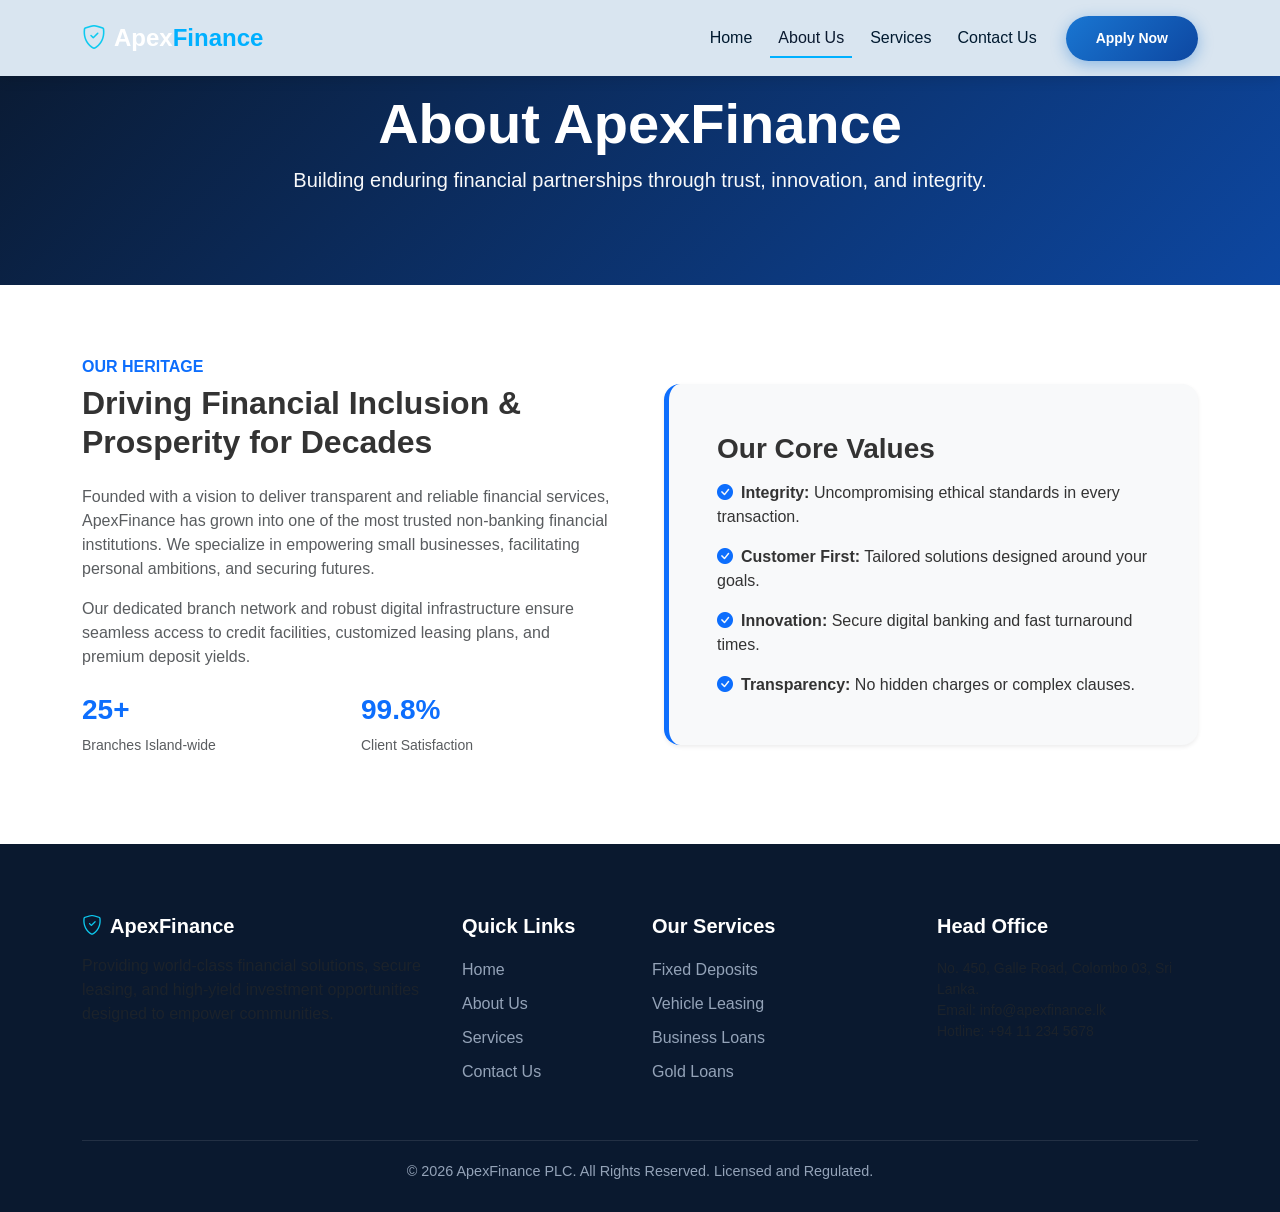
==== about.html @ 58322c52 "created main pages" ====
<!DOCTYPE html>
<html lang="en">
<head>
    <meta charset="UTF-8">
    <meta name="viewport" content="width=device-width, initial-scale=1.0">
    <title>About Us | ApexFinance</title>
    <!-- Bootstrap 5 CSS CDN -->
    <link href="https://cdn.jsdelivr.net/npm/bootstrap@5.3.2/dist/css/bootstrap.min.css" rel="stylesheet">
    <!-- Bootstrap Icons CDN -->
    <link rel="stylesheet" href="https://cdn.jsdelivr.net/npm/bootstrap-icons@1.11.1/font/bootstrap-icons.css">
    <!-- Custom External CSS -->
    <link rel="stylesheet" href="assets/css/style.css">
</head>
<body>

    <!-- Navbar -->
    <nav class="navbar navbar-expand-lg navbar-dark fixed-top">
        <div class="container">
            <a class="navbar-brand" href="index.html"><i class="bi bi-shield-check text-info me-2"></i>Apex<span>Finance</span></a>
            <button class="navbar-toggler" type="button" data-bs-toggle="collapse" data-bs-target="#navbarNav">
                <span class="navbar-toggler-icon"></span>
            </button>
            <div class="collapse navbar-collapse justify-content-end" id="navbarNav">
                <ul class="navbar-nav align-items-center">
                    <li class="nav-item"><a class="nav-link" href="index.html">Home</a></li>
                    <li class="nav-item"><a class="nav-link active" href="about.html">About Us</a></li>
                    <li class="nav-item"><a class="nav-link" href="services.html">Services</a></li>
                    <li class="nav-item"><a class="nav-link" href="contact.html">Contact Us</a></li>
                    <li class="nav-item ms-lg-3 mt-2 mt-lg-0">
                        <a href="contact.html" class="btn btn-primary-custom btn-sm">Apply Now</a>
                    </li>
                </ul>
            </div>
        </div>
    </nav>

    <!-- Page Header -->
    <header class="page-header">
        <div class="container">
            <h1 class="fw-bold display-4">About ApexFinance</h1>
            <p class="lead text-light mb-0">Building enduring financial partnerships through trust, innovation, and integrity.</p>
        </div>
    </header>

    <!-- Company Story Section -->
    <section class="py-5">
        <div class="container py-4">
            <div class="row align-items-center g-5">
                <div class="col-lg-6">
                    <h6 class="text-primary text-uppercase fw-bold">Our Heritage</h6>
                    <h2 class="fw-bold mb-4">Driving Financial Inclusion & Prosperity for Decades</h2>
                    <p class="text-muted">Founded with a vision to deliver transparent and reliable financial services, ApexFinance has grown into one of the most trusted non-banking financial institutions. We specialize in empowering small businesses, facilitating personal ambitions, and securing futures.</p>
                    <p class="text-muted">Our dedicated branch network and robust digital infrastructure ensure seamless access to credit facilities, customized leasing plans, and premium deposit yields.</p>
                    <div class="row mt-4">
                        <div class="col-6">
                            <h3 class="text-primary fw-bold">25+</h3>
                            <p class="text-muted small">Branches Island-wide</p>
                        </div>
                        <div class="col-6">
                            <h3 class="text-primary fw-bold">99.8%</h3>
                            <p class="text-muted small">Client Satisfaction</p>
                        </div>
                    </div>
                </div>
                <div class="col-lg-6">
                    <div class="p-5 bg-light rounded-4 border-start border-5 border-primary shadow-sm">
                        <h3 class="fw-bold mb-3">Our Core Values</h3>
                        <ul class="list-unstyled mb-0">
                            <li class="mb-3"><i class="bi bi-check-circle-fill text-primary me-2"></i><strong>Integrity:</strong> Uncompromising ethical standards in every transaction.</li>
                            <li class="mb-3"><i class="bi bi-check-circle-fill text-primary me-2"></i><strong>Customer First:</strong> Tailored solutions designed around your goals.</li>
                            <li class="mb-3"><i class="bi bi-check-circle-fill text-primary me-2"></i><strong>Innovation:</strong> Secure digital banking and fast turnaround times.</li>
                            <li><i class="bi bi-check-circle-fill text-primary me-2"></i><strong>Transparency:</strong> No hidden charges or complex clauses.</li>
                        </ul>
                    </div>
                </div>
            </div>
        </div>
    </section>

    <!-- Footer -->
    <footer>
        <div class="container">
            <div class="row g-4">
                <div class="col-lg-4">
                    <h5 class="mb-3"><i class="bi bi-shield-check text-info me-2"></i>ApexFinance</h5>
                    <p class="text-muted">Providing world-class financial solutions, secure leasing, and high-yield investment opportunities designed to empower communities.</p>
                </div>
                <div class="col-lg-2 col-6">
                    <h5>Quick Links</h5>
                    <ul class="footer-links">
                        <li><a href="index.html">Home</a></li>
                        <li><a href="about.html">About Us</a></li>
                        <li><a href="services.html">Services</a></li>
                        <li><a href="contact.html">Contact Us</a></li>
                    </ul>
                </div>
                <div class="col-lg-3 col-6">
                    <h5>Our Services</h5>
                    <ul class="footer-links">
                        <li><a href="services.html">Fixed Deposits</a></li>
                        <li><a href="services.html">Vehicle Leasing</a></li>
                        <li><a href="services.html">Business Loans</a></li>
                        <li><a href="services.html">Gold Loans</a></li>
                    </ul>
                </div>
                <div class="col-lg-3">
                    <h5>Head Office</h5>
                    <p class="text-muted small">No. 450, Galle Road, Colombo 03, Sri Lanka.<br>Email: info@apexfinance.lk<br>Hotline: +94 11 234 5678</p>
                </div>
            </div>
            <div class="footer-bottom">
                <p class="mb-0">&copy; 2026 ApexFinance PLC. All Rights Reserved. Licensed and Regulated.</p>
            </div>
        </div>
    </footer>

    <!-- Bootstrap JS Bundle CDN -->
    <script src="https://cdn.jsdelivr.net/npm/bootstrap@5.3.2/dist/js/bootstrap.bundle.min.js"></script>
    <!-- Custom JS -->
    <script src="assets/js/main.js"></script>
</body>
</html>
---- assets/css/style.css ----
/* ==========================================================================
   Financial Web - Global & Modern Corporate Blue Theme
   ========================================================================== */

:root {
    --primary-blue: #0d47a1;
    --secondary-blue: #1976d2;
    --accent-blue: #00b0ff;
    --dark-navy: #0a192f;
    --light-bg: #f4f8fb;
    --text-color: #333333;
    --transition-smooth: all 0.3s ease-in-out;
}

body {
    font-family: 'Segoe UI', Tahoma, Geneva, Verdana, sans-serif;
    color: var(--text-color);
    background-color: #ffffff;
    overflow-x: hidden;
    
}

/* ==========================================================================
   Navigation Bar
   ========================================================================== */
.navbar {
    /* background-color: var(--dark-navy) !important; */
     background-color: #d9e5f0;
    box-shadow: 0 4px 12px rgba(0, 0, 0, 0.1);
    transition: var(--transition-smooth);
}

.navbar-brand {
    font-weight: 700;
    font-size: 1.5rem;
    color: #ffffff !important;
}

.navbar-brand span {
    color: var(--accent-blue);
}

.nav-link {
    color: #011a30 !important;
    font-weight: 500;
    margin: 0 5px;
    position: relative;
    transition: var(--transition-smooth);
}

.nav-link:hover, .nav-link.active {
    color: var(--dark-navy) !important;
}

.nav-link::after {
    content: '';
    position: absolute;
    width: 0;
    height: 2px;
    bottom: 0;
    left: 0;
    background-color: var(--accent-blue);
    transition: var(--transition-smooth);
}

.nav-link:hover::after, .nav-link.active::after {
    width: 100%;
}

/* ==========================================================================
   Hero Section with Gradient Overlay
   ========================================================================== */
.hero-section {
    background: linear-gradient(135deg, rgba(10, 25, 47, 0.9), rgba(13, 71, 161, 0.85)), 
                url('../images/hero-bg.jpg') center/cover no-repeat;
    color: #ffffff;
    padding: 140px 0 100px 0;
    position: relative;
}

.hero-title {
    font-size: 3.2rem;
    font-weight: 800;
    line-height: 1.2;
}

.hero-subtitle {
    font-size: 1.15rem;
    color: #cbd5e1;
    margin-bottom: 30px;
}

/* ==========================================================================
   Buttons
   ========================================================================== */
.btn-primary-custom {
    background: linear-gradient(135deg, var(--secondary-blue), var(--primary-blue));
    border: none;
    color: #ffffff;
    padding: 12px 30px;
    font-weight: 600;
    border-radius: 50px;
    box-shadow: 0 4px 15px rgba(25, 118, 210, 0.4);
    transition: var(--transition-smooth);
}

.btn-primary-custom:hover {
    transform: translateY(-2px);
    box-shadow: 0 6px 20px rgba(25, 118, 210, 0.6);
    background: linear-gradient(135deg, var(--primary-blue), var(--secondary-blue));
    color: #ffffff;
}

.btn-outline-custom {
    border: 2px solid var(--accent-blue);
    color: var(--accent-blue);
    padding: 10px 28px;
    font-weight: 600;
    border-radius: 50px;
    background: transparent;
    transition: var(--transition-smooth);
}

.btn-outline-custom:hover {
    background-color: var(--accent-blue);
    color: var(--dark-navy);
    transform: translateY(-2px);
}

/* ==========================================================================
   Cards & Feature Boxes
   ========================================================================== */
.feature-card, .service-card {
    background: #ffffff;
    border-radius: 12px;
    padding: 40px 30px;
    box-shadow: 0 10px 30px rgba(0, 0, 0, 0.05);
    transition: var(--transition-smooth);
    border-top: 4px solid var(--secondary-blue);
    height: 100%;
}

.feature-card:hover, .service-card:hover {
    transform: translateY(-8px);
    box-shadow: 0 15px 35px rgba(13, 71, 161, 0.12);
    border-top-color: var(--accent-blue);
}

.feature-icon {
    font-size: 2.5rem;
    color: var(--secondary-blue);
    margin-bottom: 20px;
}

/* ==========================================================================
   Calculator Section
   ========================================================================== */
.calculator-box {
    background: var(--light-bg);
    border-radius: 16px;
    padding: 40px;
    box-shadow: 0 10px 30px rgba(0,0,0,0.05);
}

/* ==========================================================================
   Page Headers (Inner Pages)
   ========================================================================== */
.page-header {
    background: linear-gradient(135deg, var(--dark-navy), var(--primary-blue));
    color: #ffffff;
    padding: 90px 0;
    text-align: center;
}

/* ==========================================================================
   Footer
   ========================================================================== */
footer {
    background-color: var(--dark-navy);
    color: #94a3b8;
    padding: 70px 0 30px 0;
}

footer h5 {
    color: #ffffff;
    font-weight: 600;
    margin-bottom: 20px;
}

footer ul.footer-links {
    list-style: none;
    padding: 0;
}

footer ul.footer-links li {
    margin-bottom: 10px;
}

footer ul.footer-links li a {
    color: #94a3b8;
    text-decoration: none;
    transition: var(--transition-smooth);
}

footer ul.footer-links li a:hover {
    color: var(--accent-blue);
    padding-left: 5px;
}

.footer-bottom {
    border-top: 1px solid rgba(255, 255, 255, 0.1);
    margin-top: 40px;
    padding-top: 20px;
    text-align: center;
    font-size: 0.9rem;
}
.footer-text {
    color: #ffffff;
}
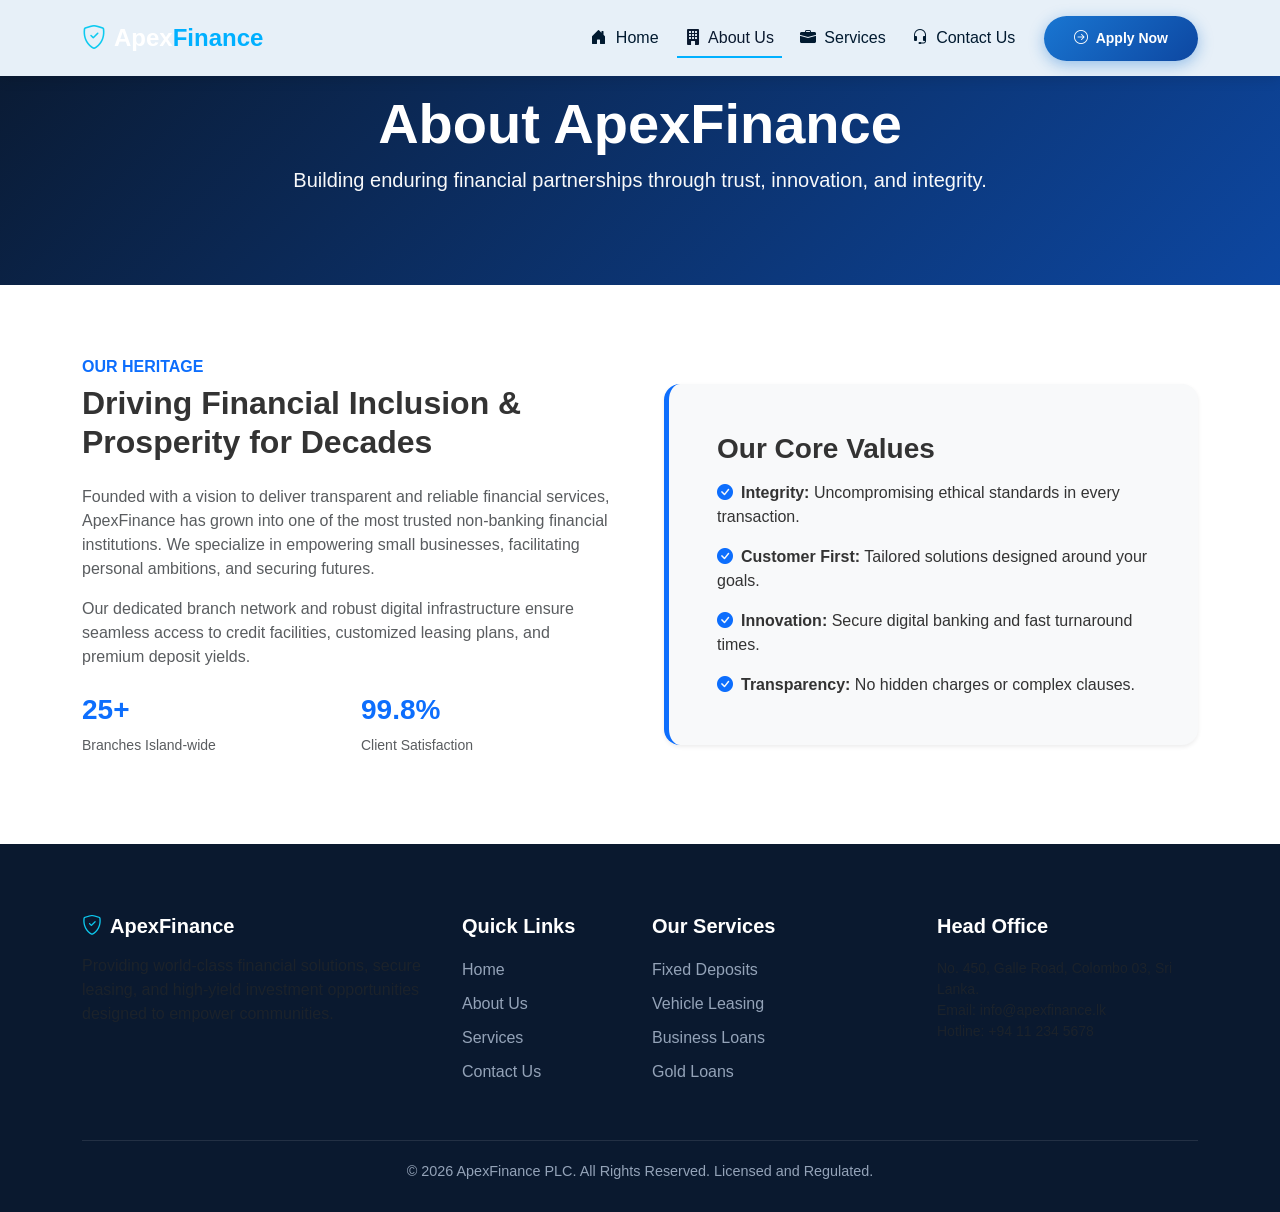
==== commit 10aff622: "update contact us with css" ====
--- a/about.html
+++ b/about.html
@@ -14,7 +14,7 @@
 <body>
 
     <!-- Navbar -->
-    <nav class="navbar navbar-expand-lg navbar-dark fixed-top">
+       <nav class="navbar navbar-expand-lg navbar-dark fixed-top">
         <div class="container">
             <a class="navbar-brand" href="index.html"><i class="bi bi-shield-check text-info me-2"></i>Apex<span>Finance</span></a>
             <button class="navbar-toggler" type="button" data-bs-toggle="collapse" data-bs-target="#navbarNav">
@@ -22,13 +22,36 @@
             </button>
             <div class="collapse navbar-collapse justify-content-end" id="navbarNav">
                 <ul class="navbar-nav align-items-center">
-                    <li class="nav-item"><a class="nav-link" href="index.html">Home</a></li>
-                    <li class="nav-item"><a class="nav-link active" href="about.html">About Us</a></li>
-                    <li class="nav-item"><a class="nav-link" href="services.html">Services</a></li>
-                    <li class="nav-item"><a class="nav-link" href="contact.html">Contact Us</a></li>
-                    <li class="nav-item ms-lg-3 mt-2 mt-lg-0">
+          <ul class="navbar-nav align-items-center">
+    <li class="nav-item">
+        <a class="nav-link " href="index.html">
+            <i class="bi bi-house-door-fill me-1"></i> Home
+        </a>
+    </li>
+    <li class="nav-item">
+        <a class="nav-link active" href="about.html">
+            <i class="bi bi-building-fill me-1"></i> About Us
+        </a>
+    </li>
+    <li class="nav-item">
+        <a class="nav-link" href="services.html">
+            <i class="bi bi-briefcase-fill me-1"></i> Services
+        </a>
+    </li>
+    <li class="nav-item">
+        <a class="nav-link" href="contact.html">
+            <i class="bi bi-headset me-1"></i> Contact Us
+        </a>
+    </li>
+    <li class="nav-item ms-lg-3 mt-2 mt-lg-0">
+        <a href="contact.html" class="btn btn-primary-custom btn-sm">
+            <i class="bi bi-arrow-right-circle me-1"></i> Apply Now
+        </a>
+    </li>
+</ul>
+                    <!-- <li class="nav-item ms-lg-3 mt-2 mt-lg-0">
                         <a href="contact.html" class="btn btn-primary-custom btn-sm">Apply Now</a>
-                    </li>
+                    </li> -->
                 </ul>
             </div>
         </div>
--- a/assets/css/style.css
+++ b/assets/css/style.css
@@ -25,7 +25,7 @@
    ========================================================================== */
 .navbar {
     /* background-color: var(--dark-navy) !important; */
-     background-color: #d9e5f0;
+     background-color: #e7f0f8;
     box-shadow: 0 4px 12px rgba(0, 0, 0, 0.1);
     transition: var(--transition-smooth);
 }
@@ -67,6 +67,18 @@
     width: 100%;
 }
 
+.navbar-toggler-icon {
+    background-image: none;
+    position: relative;
+}
+
+.navbar-toggler-icon::before {
+    content: "☰";
+    font-size: 28px;
+    color: #010b2b; 
+}
+
+
 /* ==========================================================================
    Hero Section with Gradient Overlay
    ========================================================================== */
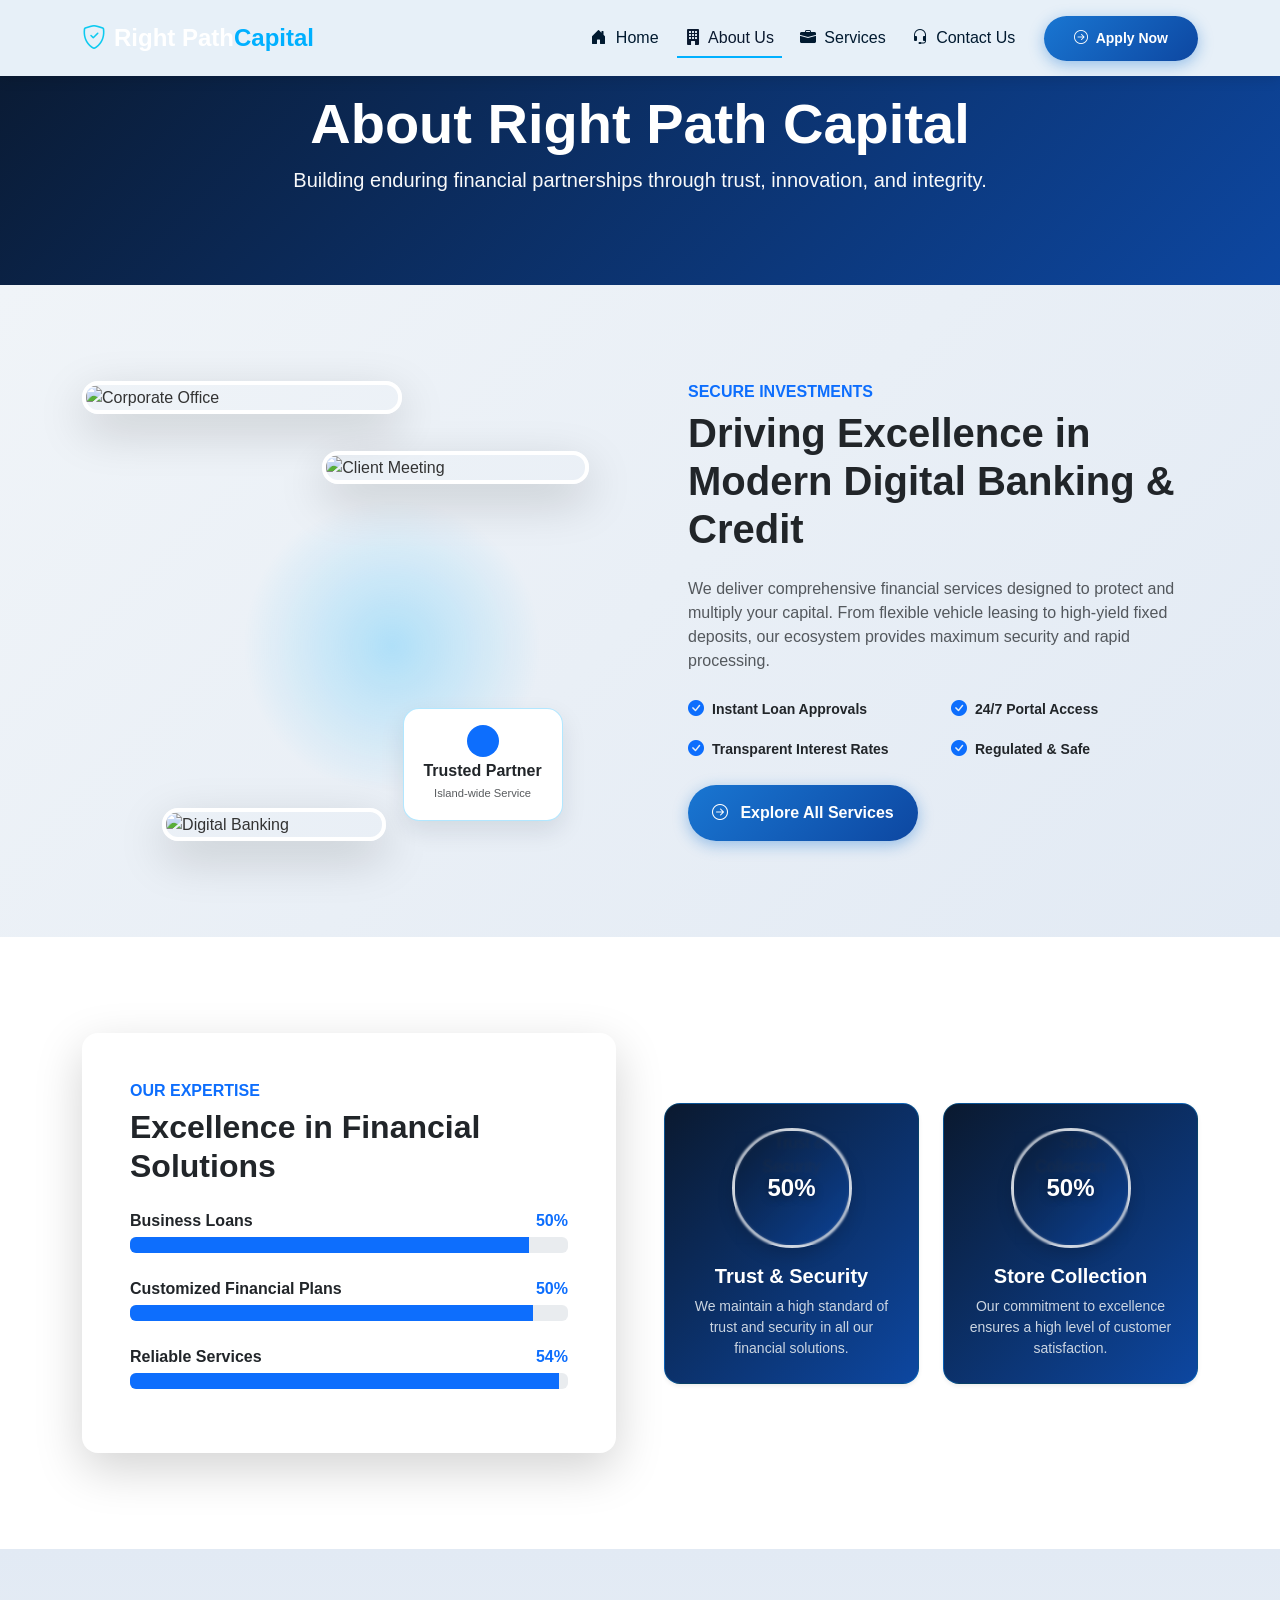
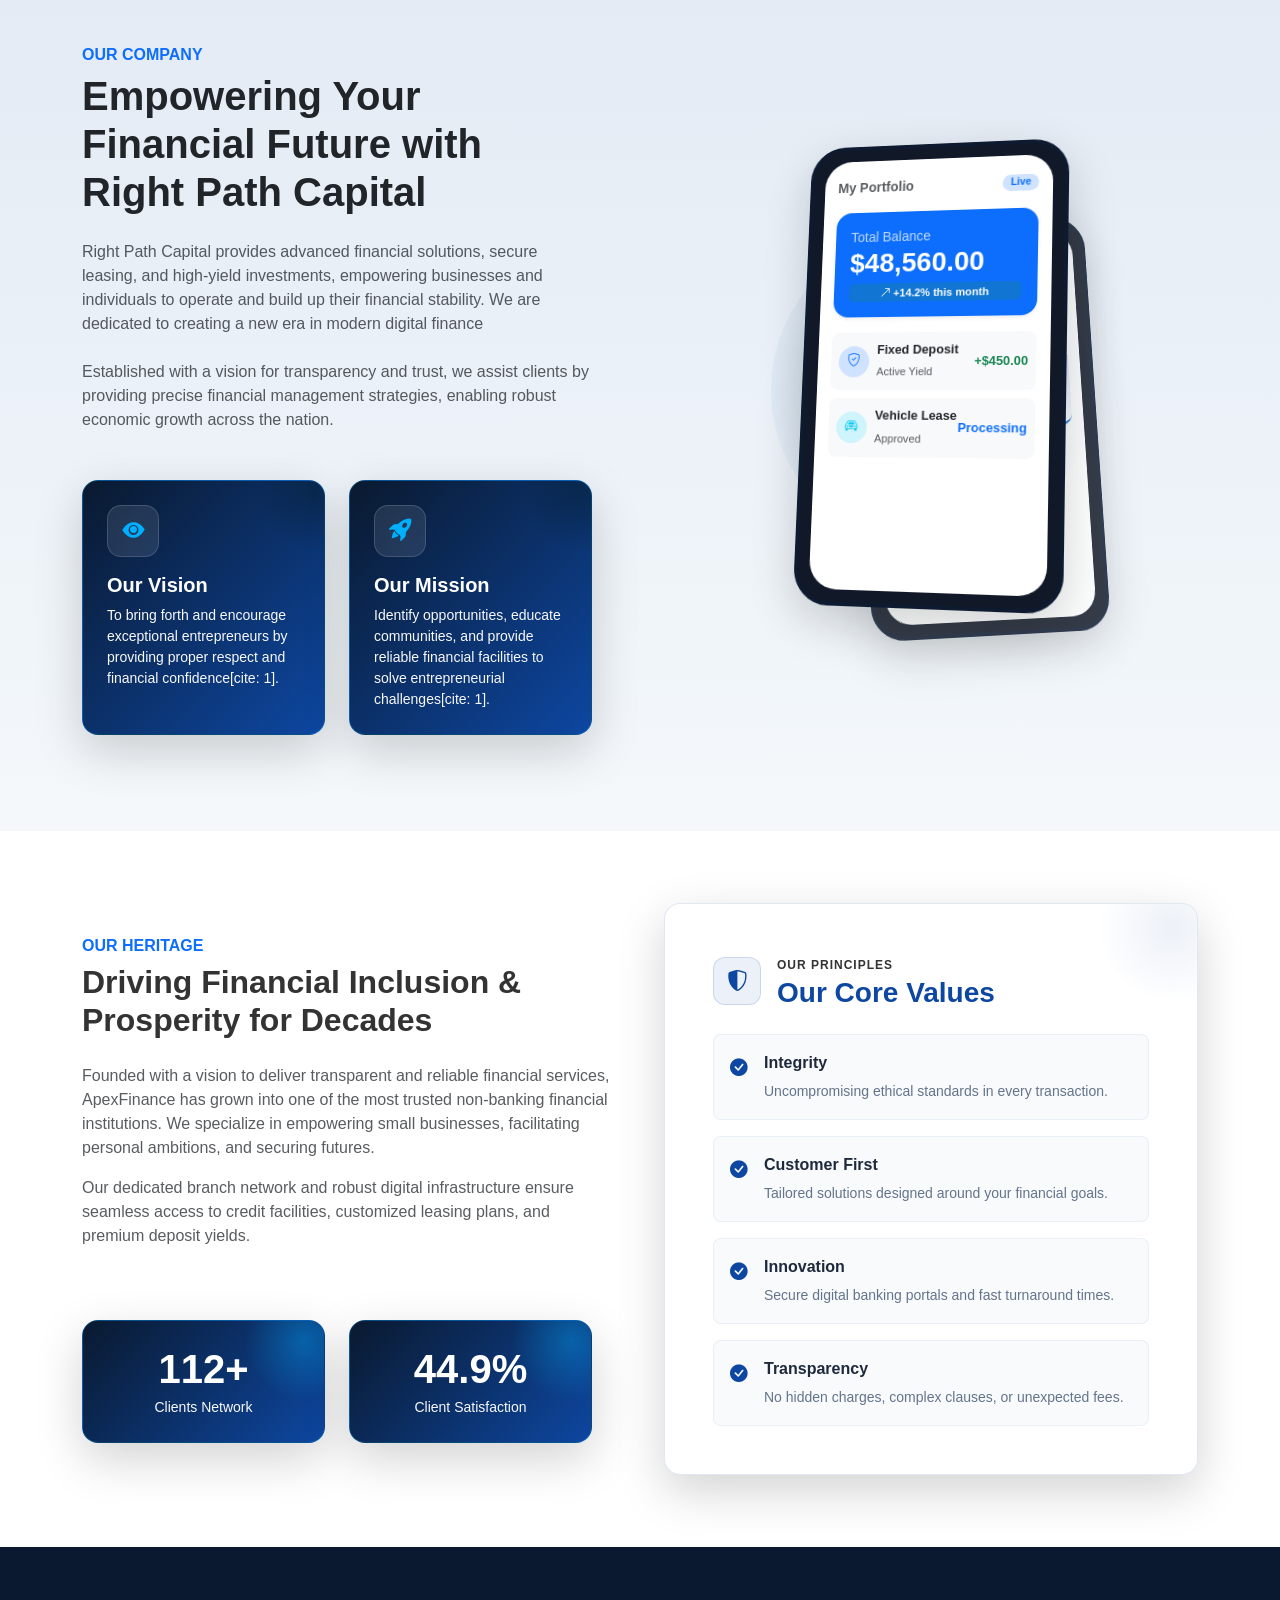
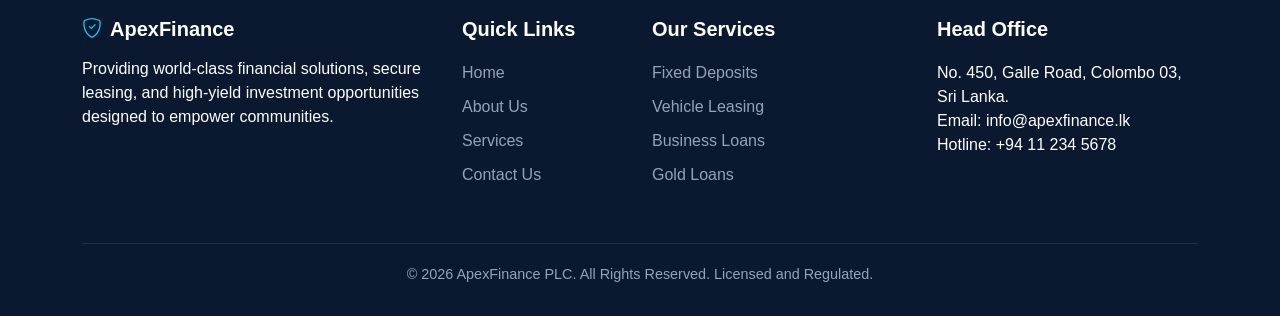
==== commit f5d0ea18: "update about page  with css" ====
--- a/about.html
+++ b/about.html
@@ -3,20 +3,22 @@
 <head>
     <meta charset="UTF-8">
     <meta name="viewport" content="width=device-width, initial-scale=1.0">
-    <title>About Us | ApexFinance</title>
+    <title>About Us | Right Parth Capital</title>
     <!-- Bootstrap 5 CSS CDN -->
     <link href="https://cdn.jsdelivr.net/npm/bootstrap@5.3.2/dist/css/bootstrap.min.css" rel="stylesheet">
     <!-- Bootstrap Icons CDN -->
     <link rel="stylesheet" href="https://cdn.jsdelivr.net/npm/bootstrap-icons@1.11.1/font/bootstrap-icons.css">
     <!-- Custom External CSS -->
     <link rel="stylesheet" href="assets/css/style.css">
+        <link rel="stylesheet" href="assets/css/about.css">
+
 </head>
 <body>
 
     <!-- Navbar -->
        <nav class="navbar navbar-expand-lg navbar-dark fixed-top">
         <div class="container">
-            <a class="navbar-brand" href="index.html"><i class="bi bi-shield-check text-info me-2"></i>Apex<span>Finance</span></a>
+            <a class="navbar-brand" href="index.html"><i class="bi bi-shield-check text-info me-2"></i>Right Path<span>Capital</span></a>
             <button class="navbar-toggler" type="button" data-bs-toggle="collapse" data-bs-target="#navbarNav">
                 <span class="navbar-toggler-icon"></span>
             </button>
@@ -60,10 +62,311 @@
     <!-- Page Header -->
     <header class="page-header">
         <div class="container">
-            <h1 class="fw-bold display-4">About ApexFinance</h1>
+            <h1 class="fw-bold display-4">About Right Path Capital </h1>
             <p class="lead text-light mb-0">Building enduring financial partnerships through trust, innovation, and integrity.</p>
         </div>
     </header>
+
+
+   <!-- Modern Financial Gallery About Section with Multiple Images & Background -->
+    <section class="py-5 rich-about-section position-relative overflow-hidden">
+        <div class="container py-5">
+            <div class="row align-items-center g-5">
+                
+                <!-- Left Side: Multiple Financial Images Collage with Popup Animation -->
+                <div class="col-lg-6 reveal-on-scroll">
+                    <div class="financial-multi-collage position-relative">
+                        
+                        <!-- Image 1: Main Corporate Building / Office -->
+                        <div class="collage-card card-img-1 shadow-lg rounded-4 overflow-hidden">
+                            <img src="https://images.unsplash.com/photo-1486406146926-c627a92ad1ab?q=80&w=600&auto=format&fit=crop" alt="Corporate Office" class="img-fluid w-100">
+                        </div>
+
+                        <!-- Image 2: Financial Advisor / Meeting -->
+                        <div class="collage-card card-img-2 shadow-lg rounded-4 overflow-hidden">
+                            <img src="https://images.unsplash.com/photo-1486406146926-c627a92ad1ab?q=80&w=600&auto=format&fit=crop" alt="Client Meeting" class="img-fluid w-100">
+                        </div>
+
+                        <!-- Image 3: Digital Banking / Smartphone Analytics -->
+                        <div class="collage-card card-img-3 shadow-lg rounded-4 overflow-hidden">
+                            <img src="https://images.unsplash.com/photo-1559526324-4b87b5e36e44?q=80&w=500&auto=format&fit=crop" alt="Digital Banking" class="img-fluid w-100">
+                        </div>
+
+                        <!-- Floating Success Badge Card -->
+                        <div class="collage-card card-badge-float shadow-lg rounded-4 p-3 bg-white text-center">
+                            <div class="icon-circle bg-primary text-white mx-auto mb-1 fs-5">
+                                <i class="bi bi-shield-check-fill"></i>
+                            </div>
+                            <h6 class="fw-bold text-dark mb-0 fs-7">Trusted Partner</h6>
+                            <small class="text-muted" style="font-size: 0.7rem;">Island-wide Service</small>
+                        </div>
+
+                        <!-- Atmospheric Glow Background -->
+                        <div class="collage-glow-bg"></div>
+                    </div>
+                </div>
+
+                <!-- Right Side: About Text and Details -->
+                <div class="col-lg-6 reveal-on-scroll reveal-delay-1">
+                    <div class="ps-lg-4">
+                        <!-- <span class="badge form-badge px-3 py-2 rounded-pill fw-bold text-uppercase mb-2">Secure Investments</span> -->
+                         <h6 class="text-primary text-uppercase fw-bold">Secure Investments</h6>
+                        <h2 class="fw-bold display-6 text-dark mb-4">Driving Excellence in Modern Digital Banking & Credit</h2>
+                        
+                        <p class="text-muted mb-4">
+                            We deliver comprehensive financial services designed to protect and multiply your capital. From flexible vehicle leasing to high-yield fixed deposits, our ecosystem provides maximum security and rapid processing.
+                        </p>
+
+                        <!-- Feature Checkpoints -->
+                        <div class="row g-3 mb-4">
+                            <div class="col-sm-6">
+                                <div class="d-flex align-items-center">
+                                    <div class="bullet-icon me-2"><i class="bi bi-check-circle-fill text-primary"></i></div>
+                                    <span class="fw-semibold text-dark small">Instant Loan Approvals</span>
+                                </div>
+                            </div>
+                            <div class="col-sm-6">
+                                <div class="d-flex align-items-center">
+                                    <div class="bullet-icon me-2"><i class="bi bi-check-circle-fill text-primary"></i></div>
+                                    <span class="fw-semibold text-dark small">24/7 Portal Access</span>
+                                </div>
+                            </div>
+                            <div class="col-sm-6">
+                                <div class="d-flex align-items-center">
+                                    <div class="bullet-icon me-2"><i class="bi bi-check-circle-fill text-primary"></i></div>
+                                    <span class="fw-semibold text-dark small">Transparent Interest Rates</span>
+                                </div>
+                            </div>
+                            <div class="col-sm-6">
+                                <div class="d-flex align-items-center">
+                                    <div class="bullet-icon me-2"><i class="bi bi-check-circle-fill text-primary"></i></div>
+                                    <span class="fw-semibold text-dark small">Regulated & Safe</span>
+                                </div>
+                            </div>
+                        </div>
+
+                        <a href="services.html" class="btn btn-primary-custom px-4 py-3 fw-bold">
+                            <i class="bi bi-arrow-right-circle me-2"></i> Explore All Services
+                        </a>
+                    </div>
+                </div>
+
+            </div>
+        </div>
+    </section>
+
+
+
+
+    <!-- Our Expertise & Trust Progress Section -->
+    <section class="py-5 expertise-section position-relative overflow-hidden">
+        <div class="container py-5">
+            <div class="row align-items-center g-5">
+                
+                <!-- Left Side: Horizontal Progress Bars (Our Expertise) -->
+                <div class="col-lg-6 reveal-on-scroll">
+                    <div class="expertise-box p-4 p-md-5 rounded-4 shadow-lg bg-white position-relative">
+                        <!-- <span class="badge form-badge px-3 py-2 rounded-pill fw-bold text-uppercase mb-2">Our Expertise</span> -->
+
+                         <h6 class="text-primary text-uppercase fw-bold">Our Expertise </h6>
+                        <h2 class="fw-bold text-dark mb-4">Excellence in Financial Solutions</h2>
+                        
+                        <!-- Progress Bar 1: Business Loans -->
+                        <div class="mb-4">
+                            <div class="d-flex justify-content-between mb-1">
+                                <span class="fw-bold text-dark">Business Loans</span>
+                                <span class="fw-bold text-primary progress-percentage" data-target="91">0%</span>
+                            </div>
+                            <div class="progress custom-progress">
+                                <div class="progress-bar custom-bar" role="progressbar" style="width: 0%;" data-width="91%"></div>
+                            </div>
+                        </div>
+
+                        <!-- Progress Bar 2: Customized Financial Plans -->
+                        <div class="mb-4">
+                            <div class="d-flex justify-content-between mb-1">
+                                <span class="fw-bold text-dark">Customized Financial Plans</span>
+                                <span class="fw-bold text-primary progress-percentage" data-target="92">0%</span>
+                            </div>
+                            <div class="progress custom-progress">
+                                <div class="progress-bar custom-bar" role="progressbar" style="width: 0%;" data-width="92%"></div>
+                            </div>
+                        </div>
+
+                        <!-- Progress Bar 3: Reliable Services -->
+                        <div class="mb-3">
+                            <div class="d-flex justify-content-between mb-1">
+                                <span class="fw-bold text-dark">Reliable Services</span>
+                                <span class="fw-bold text-primary progress-percentage" data-target="98">0%</span>
+                            </div>
+                            <div class="progress custom-progress">
+                                <div class="progress-bar custom-bar" role="progressbar" style="width: 0%;" data-width="98%"></div>
+                            </div>
+                        </div>
+                    </div>
+                </div>
+
+             <!-- Right Side: Circular Trust & Security / Store Collection Metrics with Background Images -->
+                <div class="col-lg-6 reveal-on-scroll reveal-delay-1">
+                    <div class="row g-4 text-center">
+                        
+                        <!-- Circular Metric 1 -->
+                        <div class="col-sm-6">
+                            <div class="metric-card p-4 rounded-4 shadow-sm bg-white h-100">
+                                <!-- Rounded Circle Image Container -->
+                                <div class="circular-img-wrap mx-auto mb-3 position-relative overflow-hidden rounded-circle shadow">
+                                    <img src="https://images.unsplash.com/photo-1551836022-d5d88e9218df?q=80&w=400&auto=format&fit=crop" alt="Trust & Security" class="w-100 h-100 object-fit-cover">
+                                    <div class="circular-img-overlay d-flex align-items-center justify-content-center">
+                                        <div class="circular-number fw-bold text-white fs-4" data-target="92">0%</div>
+                                    </div>
+                                </div>
+                                <h5 class="fw-bold text-dark mb-2">Trust & Security</h5>
+                                <p class="text-muted small mb-0">We maintain a high standard of trust and security in all our financial solutions.</p>
+                            </div>
+                        </div>
+
+                        <!-- Circular Metric 2 -->
+                        <div class="col-sm-6">
+                            <div class="metric-card p-4 rounded-4 shadow-sm bg-white h-100">
+                                <!-- Rounded Circle Image Container -->
+                                <div class="circular-img-wrap mx-auto mb-3 position-relative overflow-hidden rounded-circle shadow">
+                                    <img src="https://images.unsplash.com/photo-1460925895917-afdab827c52f?q=80&w=400&auto=format&fit=crop" alt="Store Collection" class="w-100 h-100 object-fit-cover">
+                                    <div class="circular-img-overlay d-flex align-items-center justify-content-center">
+                                        <div class="circular-number fw-bold text-white fs-4" data-target="90">0%</div>
+                                    </div>
+                                </div>
+                                <h5 class="fw-bold text-dark mb-2">Store Collection</h5>
+                                <p class="text-muted small mb-0">Our commitment to excellence ensures a high level of customer satisfaction.</p>
+                            </div>
+                        </div>
+
+                    </div>
+                </div>
+
+            </div>
+        </div>
+    </section>
+
+
+
+
+    <!-- Modern Animated About / Vision & Mission Section -->
+    <section class="py-5 overflow-hidden position-relative about-section-bg">
+        <div class="container py-5">
+            <div class="row align-items-center g-5">
+                
+                <!-- Left Column: Company Text, Vision & Mission -->
+                <div class="col-lg-6 reveal-on-scroll">
+                    <div class="pe-lg-4">
+                        <!-- <span class="badge form-badge px-3 py-2 rounded-pill fw-bold text-uppercase mb-2">About Company</span> -->
+                          <h6 class="text-primary text-uppercase fw-bold">Our Company </h6>
+                        <h2 class="fw-bold display-6 text-dark mb-4">Empowering Your Financial Future with Right Path Capital </h2>
+                        
+                        <p class="text-muted mb-4">
+                            Right Path Capital provides advanced financial solutions, secure leasing, and high-yield investments, empowering businesses and individuals to operate and build up their financial stability. We are dedicated to creating a new era in modern digital finance
+                        </p>
+                        
+                        <p class="text-muted mb-5">
+                            Established with a vision for transparency and trust, we assist clients by providing precise financial management strategies, enabling robust economic growth across the nation.
+                        </p>
+
+                        <!-- Vision & Mission Cards Grid -->
+                        <div class="row g-4">
+                            <!-- Vision Card -->
+                        
+    <div class="col-md-6">
+        <div class="vm-card-modern p-4 rounded-4 shadow-lg h-100 position-relative overflow-hidden">
+            <div class="vm-card-glow-bg"></div>
+            <div class="vm-icon-box-modern mb-3">
+                <i class="bi bi-eye-fill"></i>
+            </div>
+            <h5 class="fw-bold text-white mb-2">Our Vision</h5>
+            <p class="text-light opacity-85 small mb-0">To bring forth and encourage exceptional entrepreneurs by providing proper respect and financial confidence[cite: 1].</p>
+        </div>
+    </div>
+
+              <!-- Mission Card -->
+        <div class="col-md-6">
+        <div class="vm-card-modern p-4 rounded-4 shadow-lg h-100 position-relative overflow-hidden">
+            <div class="vm-card-glow-bg"></div>
+            <div class="vm-icon-box-modern mb-3">
+                <i class="bi bi-rocket-takeoff-fill"></i>
+            </div>
+            <h5 class="fw-bold text-white mb-2">Our Mission</h5>
+            <p class="text-light opacity-85 small mb-0">Identify opportunities, educate communities, and provide reliable financial facilities to solve entrepreneurial challenges[cite: 1].</p>
+        </div>
+    </div>
+
+
+
+                        </div>
+
+                    </div>
+                </div>
+
+                <!-- Right Column: 3D Floating Mobile Mockups Animation -->
+                <div class="col-lg-6 reveal-on-scroll reveal-delay-1">
+                    <div class="mockup-scene position-relative py-5">
+                        
+                        <!-- Background Glow Accent Circle -->
+                        <div class="scene-glow-circle"></div>
+
+                        <!-- Phone Mockup 1 (Primary Front Card) -->
+                        <div class="phone-mockup phone-front shadow-lg">
+                            <div class="phone-screen">
+                                <div class="phone-header-bar d-flex justify-content-between align-items-center mb-3">
+                                    <small class="text-muted fw-bold">My Portfolio</small>
+                                    <span class="badge bg-primary-subtle text-primary rounded-pill px-2" style="font-size: 0.65rem;">Live</span>
+                                </div>
+                                <div class="card bg-primary text-white p-3 rounded-4 border-0 mb-3 shadow-sm">
+                                    <small class="opacity-75">Total Balance</small>
+                                    <h3 class="fw-bold mb-1">$48,560.00</h3>
+                                    <span class="badge bg-success bg-opacity-25 text-white w-fit px-2" style="font-size: 0.7rem;"><i class="bi bi-arrow-up-right"></i> +14.2% this month</span>
+                                </div>
+                                <div class="mini-transaction-list">
+                                    <div class="d-flex justify-content-between align-items-center p-2 mb-2 bg-light rounded-3">
+                                        <div class="d-flex align-items-center">
+                                            <div class="icon-circle bg-primary-subtle text-primary me-2"><i class="bi bi-shield-check"></i></div>
+                                            <div><strong class="d-block text-dark" style="font-size: 0.8rem;">Fixed Deposit</strong><span class="text-muted" style="font-size: 0.7rem;">Active Yield</span></div>
+                                        </div>
+                                        <span class="text-success fw-bold" style="font-size: 0.8rem;">+$450.00</span>
+                                    </div>
+                                    <div class="d-flex justify-content-between align-items-center p-2 bg-light rounded-3">
+                                        <div class="d-flex align-items-center">
+                                            <div class="icon-circle bg-info-subtle text-info me-2"><i class="bi bi-car-front"></i></div>
+                                            <div><strong class="d-block text-dark" style="font-size: 0.8rem;">Vehicle Lease</strong><span class="text-muted" style="font-size: 0.7rem;">Approved</span></div>
+                                        </div>
+                                        <span class="text-primary fw-bold" style="font-size: 0.8rem;">Processing</span>
+                                    </div>
+                                </div>
+                            </div>
+                        </div>
+
+                        <!-- Phone Mockup 2 (Floating Background Card) -->
+                        <div class="phone-mockup phone-back shadow-lg d-none d-md-block">
+                            <div class="phone-screen">
+                                <div class="d-flex justify-content-between align-items-center mb-3">
+                                    <small class="text-muted fw-bold">Analytics</small>
+                                    <i class="bi bi-three-dots text-muted"></i>
+                                </div>
+                                <h4 class="fw-bold text-dark mb-1">$128,400</h4>
+                                <small class="text-success fw-semibold"><i class="bi bi-graph-up-arrow"></i> +25.8% Growth</small>
+                                <!-- Simulated Chart Line Image / Mockup -->
+                                <div class="mt-4 pt-2 text-center">
+                                    <div class="chart-wave-line"></div>
+                                </div>
+                            </div>
+                        </div>
+
+                    </div>
+                </div>
+
+            </div>
+        </div>
+    </section>
+
+
+
 
     <!-- Company Story Section -->
     <section class="py-5">
@@ -75,38 +378,97 @@
                     <p class="text-muted">Founded with a vision to deliver transparent and reliable financial services, ApexFinance has grown into one of the most trusted non-banking financial institutions. We specialize in empowering small businesses, facilitating personal ambitions, and securing futures.</p>
                     <p class="text-muted">Our dedicated branch network and robust digital infrastructure ensure seamless access to credit facilities, customized leasing plans, and premium deposit yields.</p>
                     <div class="row mt-4">
-                        <div class="col-6">
-                            <h3 class="text-primary fw-bold">25+</h3>
-                            <p class="text-muted small">Branches Island-wide</p>
-                        </div>
-                        <div class="col-6">
-                            <h3 class="text-primary fw-bold">99.8%</h3>
-                            <p class="text-muted small">Client Satisfaction</p>
-                        </div>
-                    </div>
-                </div>
-                <div class="col-lg-6">
-                    <div class="p-5 bg-light rounded-4 border-start border-5 border-primary shadow-sm">
-                        <h3 class="fw-bold mb-3">Our Core Values</h3>
-                        <ul class="list-unstyled mb-0">
-                            <li class="mb-3"><i class="bi bi-check-circle-fill text-primary me-2"></i><strong>Integrity:</strong> Uncompromising ethical standards in every transaction.</li>
-                            <li class="mb-3"><i class="bi bi-check-circle-fill text-primary me-2"></i><strong>Customer First:</strong> Tailored solutions designed around your goals.</li>
-                            <li class="mb-3"><i class="bi bi-check-circle-fill text-primary me-2"></i><strong>Innovation:</strong> Secure digital banking and fast turnaround times.</li>
-                            <li><i class="bi bi-check-circle-fill text-primary me-2"></i><strong>Transparency:</strong> No hidden charges or complex clauses.</li>
-                        </ul>
-                    </div>
-                </div>
+                    <div class="row g-4">
+    <!-- Stat Card 1 -->
+    <div class="col-6">
+        <div class="stat-card-modern p-4 rounded-4 shadow-lg text-center position-relative overflow-hidden h-100">
+            <div class="card-bg-glow"></div>
+            <h3 class="text-white fw-bold display-6 mb-1 counter-number" data-target="250" data-suffix="+">0+</h3>
+            <p class="text-light opacity-85 small mb-0 fw-medium">Clients Network </p>
+        </div>
+    </div>
+
+    <!-- Stat Card 2 -->
+    <div class="col-6">
+        <div class="stat-card-modern p-4 rounded-4 shadow-lg text-center position-relative overflow-hidden h-100">
+            <div class="card-bg-glow"></div>
+            <h3 class="text-white fw-bold display-6 mb-1 counter-number" data-target="99.8" data-suffix="%" data-decimal="1">0.0%</h3>
+            <p class="text-light opacity-85 small mb-0 fw-medium">Client Satisfaction</p>
+        </div>
+    </div>
+</div>
+                    </div>
+                </div>
+        <!-- Modern Animated Core Values Section -->
+<div class="col-lg-6 reveal-on-scroll reveal-delay-1">
+    <div class="core-values-card p-4 p-md-5 rounded-4 shadow-lg position-relative overflow-hidden h-100">
+        
+        <!-- Atmospheric Background Glow Accent -->
+        <div class="values-bg-glow"></div>
+
+        <div class="d-flex align-items-center mb-4">
+            <div class="values-header-icon me-3">
+                <i class="bi bi-shield-shaded"></i>
+            </div>
+            <div>
+                <span class="text-accent text-uppercase fw-bold" style="font-size: 0.75rem; letter-spacing: 1px;">Our Principles</span>
+                <h3 class="fw-bold text-white mb-0">Our Core Values</h3>
+            </div>
+        </div>
+
+        <ul class="list-unstyled mb-0 values-list">
+            <li class="value-item p-3 mb-3 rounded-3 d-flex align-items-start">
+                <div class="value-check-icon me-3 mt-1">
+                    <i class="bi bi-check-circle-fill"></i>
+                </div>
+                <div>
+                    <strong class="d-block text-white mb-1">Integrity</strong>
+                    <span class="text-light opacity-85 small">Uncompromising ethical standards in every transaction.</span>
+                </div>
+            </li>
+
+            <li class="value-item p-3 mb-3 rounded-3 d-flex align-items-start">
+                <div class="value-check-icon me-3 mt-1">
+                    <i class="bi bi-check-circle-fill"></i>
+                </div>
+                <div>
+                    <strong class="d-block text-white mb-1">Customer First</strong>
+                    <span class="text-light opacity-85 small">Tailored solutions designed around your financial goals.</span>
+                </div>
+            </li>
+
+            <li class="value-item p-3 mb-3 rounded-3 d-flex align-items-start">
+                <div class="value-check-icon me-3 mt-1">
+                    <i class="bi bi-check-circle-fill"></i>
+                </div>
+                <div>
+                    <strong class="d-block text-white mb-1">Innovation</strong>
+                    <span class="text-light opacity-85 small">Secure digital banking portals and fast turnaround times.</span>
+                </div>
+            </li>
+
+            <li class="value-item p-3 rounded-3 d-flex align-items-start">
+                <div class="value-check-icon me-3 mt-1">
+                    <i class="bi bi-check-circle-fill"></i>
+                </div>
+                <div>
+                    <strong class="d-block text-white mb-1">Transparency</strong>
+                    <span class="text-light opacity-85 small">No hidden charges, complex clauses, or unexpected fees.</span>
+                </div>
+            </li>
+        </ul>
+    </div>
+</div>
             </div>
         </div>
     </section>
-
     <!-- Footer -->
     <footer>
         <div class="container">
             <div class="row g-4">
                 <div class="col-lg-4">
                     <h5 class="mb-3"><i class="bi bi-shield-check text-info me-2"></i>ApexFinance</h5>
-                    <p class="text-muted">Providing world-class financial solutions, secure leasing, and high-yield investment opportunities designed to empower communities.</p>
+                    <p class="footer-text">Providing world-class financial solutions, secure leasing, and high-yield investment opportunities designed to empower communities.</p>
                 </div>
                 <div class="col-lg-2 col-6">
                     <h5>Quick Links</h5>
@@ -128,7 +490,7 @@
                 </div>
                 <div class="col-lg-3">
                     <h5>Head Office</h5>
-                    <p class="text-muted small">No. 450, Galle Road, Colombo 03, Sri Lanka.<br>Email: info@apexfinance.lk<br>Hotline: +94 11 234 5678</p>
+                    <p class="footer-text semi-bold">No. 450, Galle Road, Colombo 03, <br>Sri Lanka.<br>Email: info@apexfinance.lk<br>Hotline: +94 11 234 5678</p>
                 </div>
             </div>
             <div class="footer-bottom">
@@ -136,6 +498,7 @@
             </div>
         </div>
     </footer>
+
 
     <!-- Bootstrap JS Bundle CDN -->
     <script src="https://cdn.jsdelivr.net/npm/bootstrap@5.3.2/dist/js/bootstrap.bundle.min.js"></script>
--- a/assets/css/about.css
+++ b/assets/css/about.css
@@ -0,0 +1,552 @@
+/* ==========================================================================
+   Modern 3D Animated About & Vision/Mission Section
+   ========================================================================== */
+
+.about-section-bg {
+    background: linear-gradient(180deg, #e2eaf4 0%, var(--light-bg) 100%);
+}
+
+/* Vision & Mission Cards */
+.vm-card {
+    background: #ffffff;
+    border: 1px solid rgba(13, 71, 161, 0.08);
+    transition: var(--transition-smooth);
+    position: relative;
+    overflow: hidden;
+}
+
+.vm-card:hover {
+    transform: translateY(-5px);
+    box-shadow: 0 12px 30px rgba(13, 71, 161, 0.12) !important;
+    border-color: var(--accent-blue);
+}
+
+.vm-icon-box {
+    width: 50px;
+    height: 50px;
+    background: linear-gradient(135deg, rgba(25, 118, 210, 0.1), rgba(0, 176, 255, 0.2));
+    color: var(--primary-blue);
+    display: flex;
+    align-items: center;
+    justify-content: center;
+    border-radius: 14px;
+    font-size: 1.4rem;
+    transition: var(--transition-smooth);
+}
+
+.vm-card:hover .vm-icon-box {
+    background: linear-gradient(135deg, var(--secondary-blue), var(--primary-blue));
+    color: #ffffff;
+    transform: scale(1.05) rotate(5deg);
+}
+
+/* ==========================================================================
+   3D Floating Phone Mockup Animation
+   ========================================================================== */
+
+.mockup-scene {
+    perspective: 1200px;
+    min-height: 480px;
+    display: flex;
+    align-items: center;
+    justify-content: center;
+}
+
+/* Glowing background atmosphere circle */
+.scene-glow-circle {
+    position: absolute;
+    width: 320px;
+    height: 320px;
+    background: radial-gradient(circle, rgba(3, 26, 37, 0.25) 0%, rgba(25, 118, 210, 0.05) 70%, transparent 100%);
+    border-radius: 50%;
+    z-index: 1;
+    animation: pulseGlow 4s ease-in-out infinite alternate;
+}
+
+.phone-mockup {
+    width: 270px;
+    background: #111827;
+    border-radius: 36px;
+    padding: 12px;
+    border: 4px solid #0d1a30;
+    position: absolute;
+    z-index: 2;
+    transition: transform 0.5s cubic-bezier(0.16, 1, 0.3, 1);
+}
+
+.phone-screen {
+    background: #ffffff;
+    border-radius: 28px;
+    padding: 18px 14px;
+    min-height: 440px;
+    overflow: hidden;
+}
+
+/* Front phone tilt & floating keyframe */
+.phone-front {
+    transform: rotateY(-12deg) rotateX(8deg) translateY(-20px);
+    animation: floatPhoneFront 6s ease-in-out infinite;
+    box-shadow: -20px 20px 40px rgba(10, 25, 47, 0.25);
+}
+
+.phone-front:hover {
+    transform: rotateY(0deg) rotateX(0deg) translateY(-25px) scale(1.02);
+}
+
+/* Back phone layered behind with offset */
+.phone-back {
+    right: 15%;
+    top: 5%;
+    transform: rotateY(15deg) rotateX(10deg) scale(0.9) translateY(10px);
+    opacity: 0.85;
+    animation: floatPhoneBack 7s ease-in-out infinite alternate;
+    z-index: 1;
+}
+
+.icon-circle {
+    width: 32px;
+    height: 32px;
+    border-radius: 50%;
+    display: flex;
+    align-items: center;
+    justify-content: center;
+    font-size: 0.85rem;
+}
+
+.chart-wave-line {
+    height: 80px;
+    width: 100%;
+    background: linear-gradient(180deg, rgba(25, 118, 210, 0.2) 0%, transparent 100%);
+    border-bottom: 3px solid var(--secondary-blue);
+    border-radius: 0 0 12px 12px;
+}
+
+/* Keyframe Animations */
+@keyframes floatPhoneFront {
+    0%, 100% {
+        transform: rotateY(-12deg) rotateX(8deg) translateY(-20px);
+    }
+    50% {
+        transform: rotateY(-8deg) rotateX(4deg) translateY(-35px);
+    }
+}
+
+@keyframes floatPhoneBack {
+    0% {
+        transform: rotateY(15deg) rotateX(10deg) scale(0.9) translateY(10px);
+    }
+    100% {
+        transform: rotateY(18deg) rotateX(8deg) scale(0.9) translateY(-10px);
+    }
+}
+
+@keyframes pulseGlow {
+    0% {
+        transform: scale(0.9);
+        opacity: 0.6;
+    }
+    100% {
+        transform: scale(1.15);
+        opacity: 1;
+    }
+}
+
+
+/* ==========================================================================
+   Modern Animated Vision & Mission Cards (Colored & Glowing)
+   ========================================================================== */
+
+.vm-card-modern {
+    background: linear-gradient(135deg, var(--dark-navy), var(--primary-blue));
+    border: 1px solid rgba(0, 176, 255, 0.25);
+    transition: all 0.4s cubic-bezier(0.16, 1, 0.3, 1);
+    z-index: 1;
+}
+
+/* Subtle background accent glow shape inside the card */
+.vm-card-glow-bg {
+    position: absolute;
+    top: -50px;
+    right: -50px;
+    width: 120px;
+    height: 120px;
+    background: radial-gradient(circle, rgba(3, 29, 41, 0.4) 0%, transparent 70%);
+    border-radius: 50%;
+    z-index: -1;
+    transition: transform 0.5s ease;
+}
+
+/* Hover effects for a 3D animated lift and glow */
+.vm-card-modern:hover {
+    transform: translateY(-8px) scale(1.02);
+    box-shadow: 0 20px 35px rgba(10, 25, 47, 0.4) !important;
+    border-color: var(--accent-blue);
+}
+
+.vm-card-modern:hover .vm-card-glow-bg {
+    transform: scale(1.8);
+}
+
+/* Modern Icon Box Styling */
+.vm-icon-box-modern {
+    width: 52px;
+    height: 52px;
+    background: rgba(255, 255, 255, 0.1);
+    color: var(--accent-blue);
+    display: flex;
+    align-items: center;
+    justify-content: center;
+    border-radius: 14px;
+    font-size: 1.4rem;
+    backdrop-filter: blur(5px);
+    border: 1px solid rgba(255, 255, 255, 0.15);
+    transition: all 0.3s ease;
+}
+
+.vm-card-modern:hover .vm-icon-box-modern {
+    background: var(--accent-blue);
+    color: var(--dark-navy);
+    transform: rotate(8deg) scale(1.1);
+    box-shadow: 0 0 15px rgba(0, 176, 255, 0.6);
+}
+
+
+/* ==========================================================================
+   Rich Multi-Image Collage & Background Styling
+   ========================================================================== */
+
+.rich-about-section {
+    background: linear-gradient(135deg, #f0f4f8 0%, #e2eaf4 100%);
+    position: relative;
+}
+
+.financial-multi-collage {
+    position: relative;
+    height: 460px;
+    width: 100%;
+}
+
+.collage-card {
+    position: absolute;
+    transition: all 0.6s cubic-bezier(0.16, 1, 0.3, 1);
+}
+
+/* Image 1 (Main Large Left Image) */
+.card-img-1 {
+    width: 60%;
+    left: 0;
+    top: 0;
+    border: 4px solid #ffffff;
+    box-shadow: 0 15px 35px rgba(10, 25, 47, 0.15);
+    animation: floatCollage1 6s ease-in-out infinite alternate;
+}
+
+.card-img-1 img {
+    height: 270px;
+    object-fit: cover;
+}
+
+/* Image 2 (Middle Overlapping Meeting Image) */
+.card-img-2 {
+    width: 50%;
+    right: 5%;
+    top: 70px;
+    border: 4px solid #ffffff;
+    box-shadow: 0 15px 35px rgba(13, 71, 161, 0.2);
+    animation: floatCollage2 5s ease-in-out infinite alternate;
+    z-index: 2;
+}
+
+.card-img-2 img {
+    height: 210px;
+    object-fit: cover;
+}
+
+/* Image 3 (Bottom Small Floating Image) */
+.card-img-3 {
+    width: 42%;
+    left: 15%;
+    bottom: 0;
+    border: 4px solid #ffffff;
+    box-shadow: 0 15px 30px rgba(0, 0, 0, 0.15);
+    animation: floatCollage3 7s ease-in-out infinite alternate;
+    z-index: 3;
+}
+
+.card-img-3 img {
+    height: 150px;
+    object-fit: cover;
+}
+
+/* Floating Trust Badge */
+.card-badge-float {
+    width: 160px;
+    right: 10%;
+    bottom: 20px;
+    border: 1px solid rgba(0, 176, 255, 0.3);
+    box-shadow: 0 10px 25px rgba(10, 25, 47, 0.1) !important;
+    animation: floatBadge 6s ease-in-out infinite alternate;
+    z-index: 4;
+}
+
+/* Background Atmospheric Glow */
+.collage-glow-bg {
+    position: absolute;
+    width: 300px;
+    height: 300px;
+    background: radial-gradient(circle, rgba(0, 176, 255, 0.25) 0%, transparent 70%);
+    top: 25%;
+    left: 30%;
+    border-radius: 50%;
+    z-index: 0;
+}
+
+/* Floating Animations */
+@keyframes floatCollage1 {
+    0% { transform: translateY(0px) rotate(0deg); }
+    100% { transform: translateY(-8px) rotate(-1deg); }
+}
+
+@keyframes floatCollage2 {
+    0% { transform: translateY(0px) rotate(0deg); }
+    100% { transform: translateY(-12px) rotate(1.5deg); }
+}
+
+@keyframes floatCollage3 {
+    0% { transform: translateY(0px) rotate(0deg); }
+    100% { transform: translateY(-10px) rotate(-1.5deg); }
+}
+
+@keyframes floatBadge {
+    0% { transform: translateY(0px); }
+    100% { transform: translateY(-15px); }
+}
+
+/* Responsive adjustment */
+@media (max-width: 768px) {
+    .financial-multi-collage {
+        height: 380px;
+    }
+    .card-img-1 { width: 70%; }
+    .card-img-2 { width: 55%; top: 50px; }
+    .card-img-3 { width: 45%; }
+}
+
+
+/* ==========================================================================
+   Rounded Circular Background Image Cards Styling
+   ========================================================================== */
+
+.circular-img-wrap {
+    width: 120px;
+    height: 120px;
+    border: 4px solid #ffffff;
+    box-shadow: 0 10px 25px rgba(13, 71, 161, 0.2);
+    position: relative;
+}
+
+.circular-img-wrap img {
+    transition: transform 0.6s ease;
+}
+
+.metric-card:hover .circular-img-wrap img {
+    transform: scale(1.1);
+}
+
+/* Semi-transparent blue gradient overlay over the background image */
+.circular-img-overlay {
+    position: absolute;
+    top: 0;
+    left: 0;
+    width: 100%;
+    height: 100%;
+    background: linear-gradient(135deg, rgba(10, 25, 47, 0.75), rgba(13, 71, 161, 0.75));
+    backdrop-filter: blur(1px);
+    transition: var(--transition-smooth);
+}
+
+.circular-number {
+    text-shadow: 0 2px 8px rgba(0, 0, 0, 0.4);
+}
+
+
+/* ==========================================================================
+   External Background Color Styling for Metric Cards
+   ========================================================================== */
+
+.metric-card {
+    background: linear-gradient(135deg, var(--dark-navy), var(--primary-blue)) !important;
+    border: 1px solid rgba(0, 176, 255, 0.25) !important;
+    transition: all 0.4s cubic-bezier(0.16, 1, 0.3, 1) !important;
+    position: relative;
+    overflow: hidden;
+}
+
+/* Change inner text colors to white so they stand out clearly on the blue background */
+.metric-card h5 {
+    color: #ffffff !important;
+}
+
+.metric-card p {
+    color: #cbd5e1 !important; /* Soft light gray/blue text */
+}
+
+/* Hover effects for a 3D animated lift and glow */
+.metric-card:hover {
+    transform: translateY(-6px) scale(1.02);
+    box-shadow: 0 18px 35px rgba(10, 25, 47, 0.35) !important;
+    border-color: var(--accent-blue) !important;
+}
+
+/* Circular image border enhancement for colored background */
+.metric-card .circular-img-wrap {
+    border: 3px solid rgba(255, 255, 255, 0.8);
+    box-shadow: 0 8px 20px rgba(0, 0, 0, 0.25);
+}
+
+.metric-card:hover .circular-img-wrap img {
+    transform: scale(1.1);
+}
+
+
+/* ==========================================================================
+   Modern Animated Stat Cards (Corporate Blue Theme)
+   ========================================================================== */
+
+.stat-card-modern {
+    background: linear-gradient(135deg, var(--dark-navy), var(--primary-blue));
+    border: 1px solid rgba(0, 176, 255, 0.25);
+    transition: all 0.4s cubic-bezier(0.16, 1, 0.3, 1);
+    z-index: 1;
+}
+
+/* Background atmospheric glow shape inside the card */
+.card-bg-glow {
+    position: absolute;
+    top: -40px;
+    right: -40px;
+    width: 120px;
+    height: 120px;
+    background: radial-gradient(circle, rgba(0, 176, 255, 0.35) 0%, transparent 70%);
+    border-radius: 50%;
+    z-index: -1;
+    transition: transform 0.5s ease;
+}
+
+/* Hover effects for a 3D animated lift and glow */
+.stat-card-modern:hover {
+    transform: translateY(-6px) scale(1.02);
+    box-shadow: 0 18px 35px rgba(10, 25, 47, 0.35) !important;
+    border-color: var(--accent-blue);
+}
+
+.stat-card-modern:hover .card-bg-glow {
+    transform: scale(1.6);
+}
+
+
+/* ==========================================================================
+   Scroll Reveal Animation Classes
+   ========================================================================== */
+
+.reveal-on-scroll {
+    opacity: 0;
+    transform: translateY(40px);
+    transition: opacity 0.8s cubic-bezier(0.16, 1, 0.3, 1), transform 0.8s cubic-bezier(0.16, 1, 0.3, 1);
+    will-change: opacity, transform;
+}
+
+.reveal-on-scroll.active {
+    opacity: 1;
+    transform: translateY(0);
+}
+
+/* Optional Delay for the Right Text Column */
+.reveal-delay-1 {
+    transition-delay: 0.2s;
+}
+
+/* ==========================================================================
+   Modern Core Values Card Styling (Clean Light & Easy on Eyes)
+   ========================================================================== */
+
+.core-values-card {
+    background: #ffffff;
+    border: 1px solid rgba(13, 71, 161, 0.12);
+    box-shadow: 0 10px 30px rgba(10, 25, 47, 0.06);
+    transition: all 0.4s cubic-bezier(0.16, 1, 0.3, 1);
+    z-index: 1;
+}
+
+.core-values-card h3 {
+    color: var(--primary-blue, #0d47a1) !important;
+}
+
+/* Atmospheric Glow Background Shape */
+.values-bg-glow {
+    position: absolute;
+    top: -50px;
+    right: -50px;
+    width: 150px;
+    height: 150px;
+    background: radial-gradient(circle, rgba(13, 71, 161, 0.08) 0%, transparent 70%);
+    border-radius: 50%;
+    z-index: 0;
+    transition: transform 0.6s ease;
+}
+
+.core-values-card:hover {
+    transform: translateY(-6px);
+    box-shadow: 0 18px 40px rgba(13, 71, 161, 0.12) !important;
+    border-color: var(--secondary-blue);
+}
+
+.core-values-card:hover .values-bg-glow {
+    transform: scale(1.5);
+}
+
+/* Header Icon */
+.values-header-icon {
+    width: 48px;
+    height: 48px;
+    background: rgba(13, 71, 161, 0.08);
+    color: var(--primary-blue, #0d47a1);
+    display: flex;
+    align-items: center;
+    justify-content: center;
+    border-radius: 12px;
+    font-size: 1.3rem;
+    border: 1px solid rgba(13, 71, 161, 0.15);
+}
+
+/* Individual Value List Items */
+.value-item {
+    background: #f8fafc;
+    border: 1px solid rgba(13, 71, 161, 0.06);
+    transition: all 0.3s ease;
+}
+
+.value-item strong {
+    color: #1e293b !important;
+}
+
+.value-item span {
+    color: #64748b !important;
+}
+
+.value-item:hover {
+    background: #edf2f7;
+    transform: translateX(6px);
+    border-color: rgba(13, 71, 161, 0.2);
+    box-shadow: 0 4px 12px rgba(0, 0, 0, 0.04);
+}
+
+.value-check-icon {
+    color: var(--primary-blue, #0d47a1);
+    font-size: 1.1rem;
+    transition: transform 0.3s ease;
+}
+
+.value-item:hover .value-check-icon {
+    transform: scale(1.2) rotate(10deg);
+}
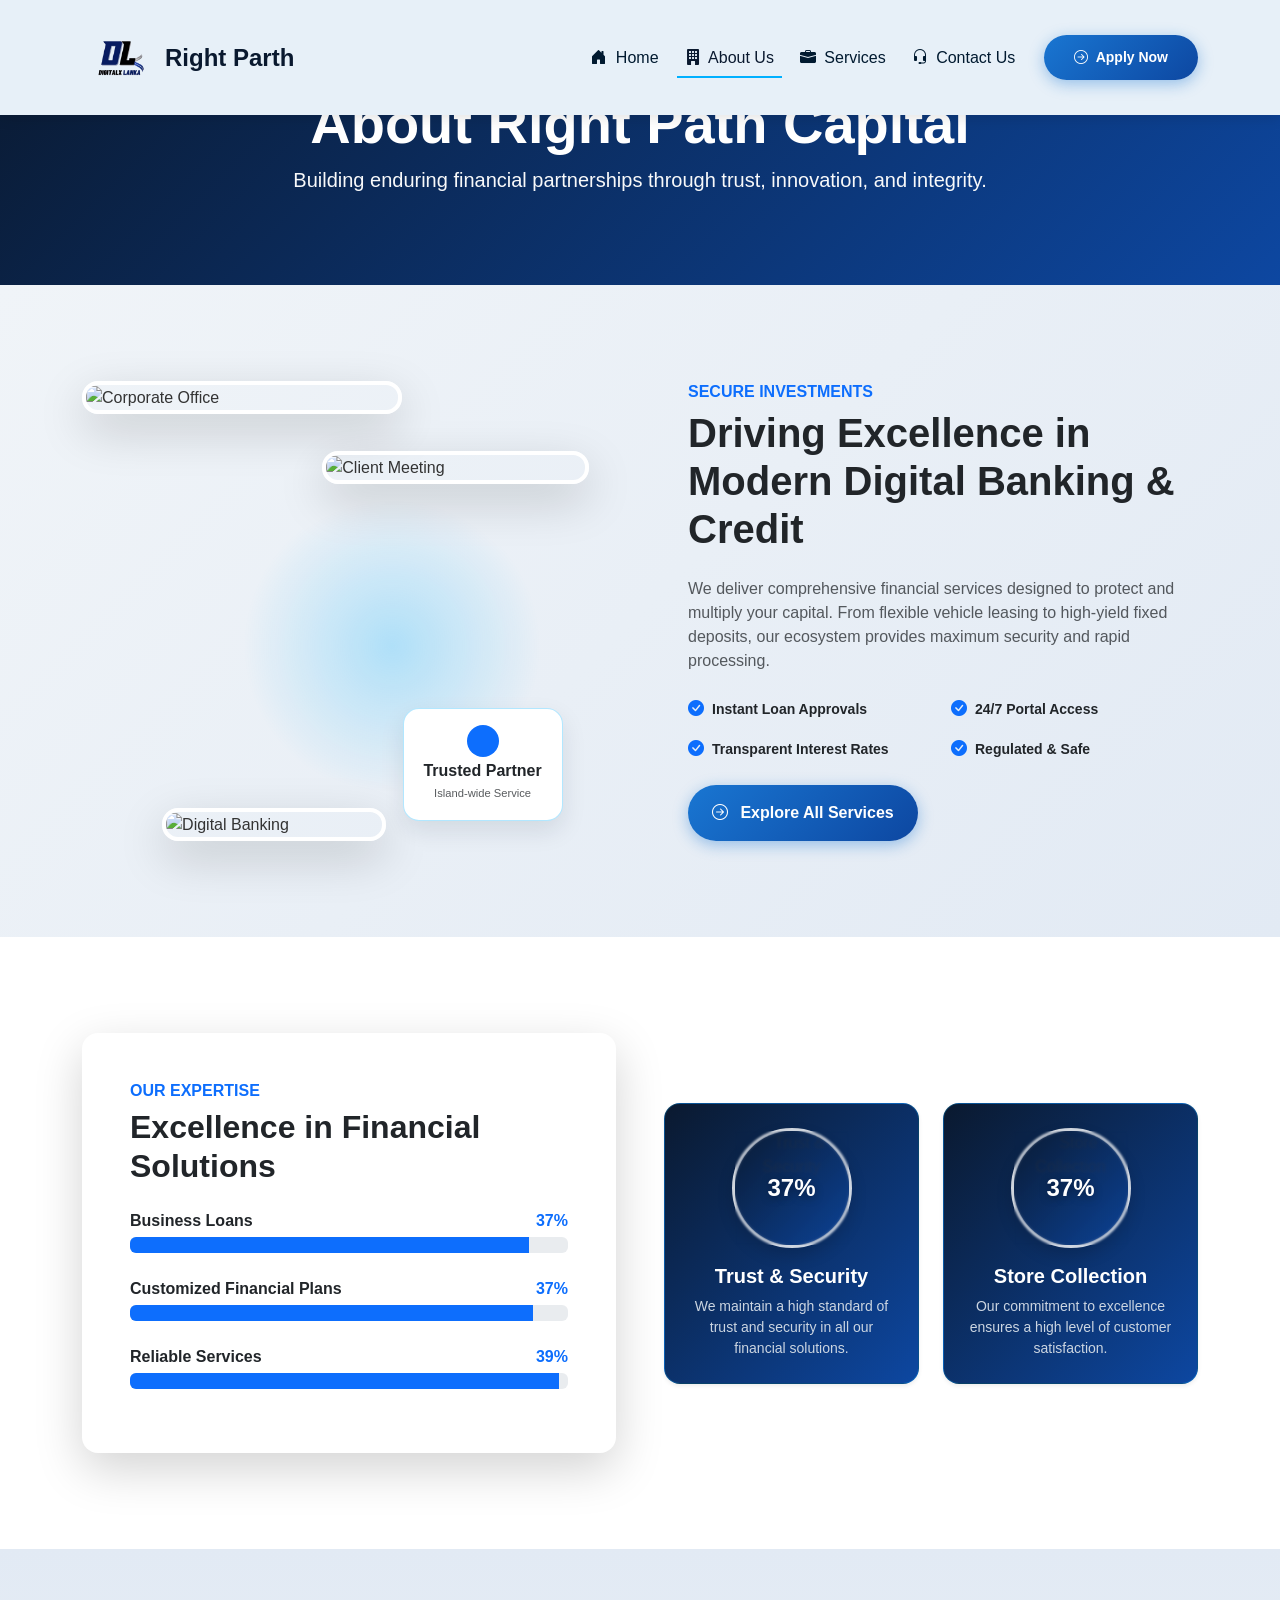
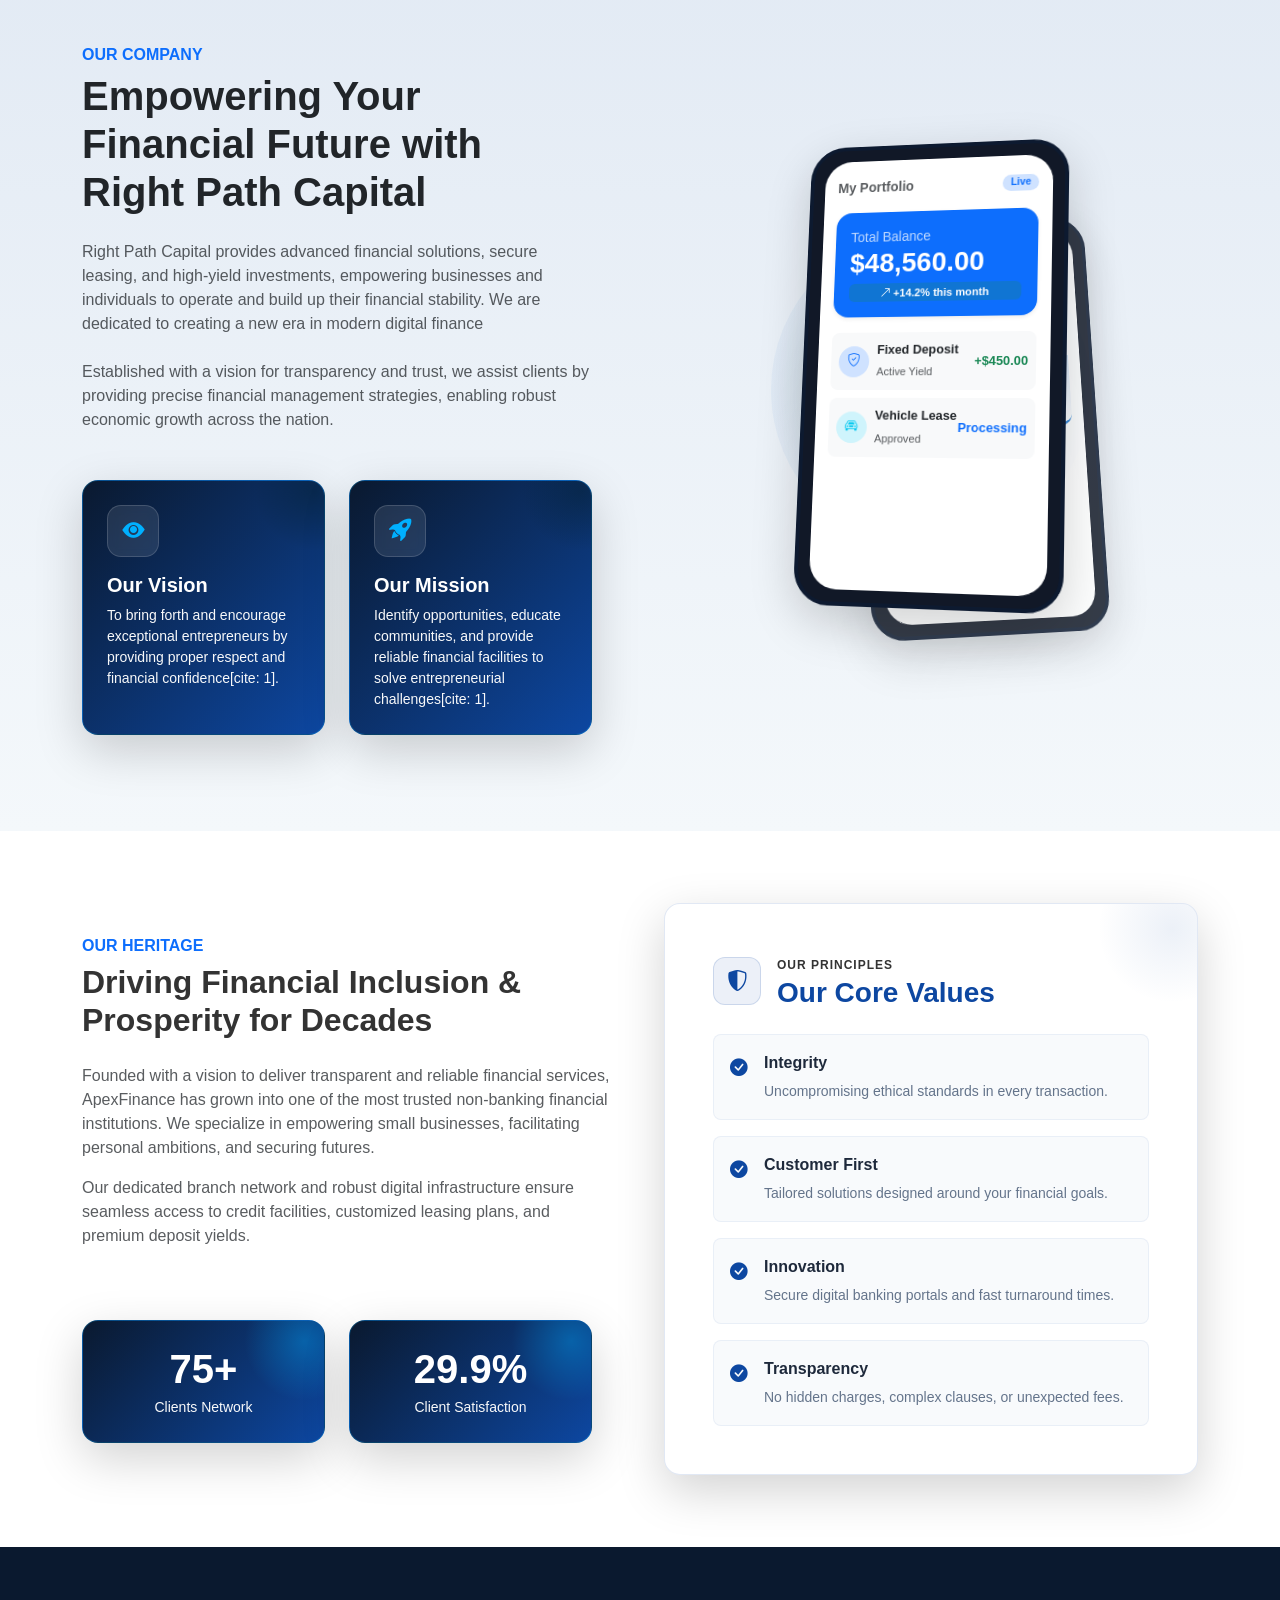
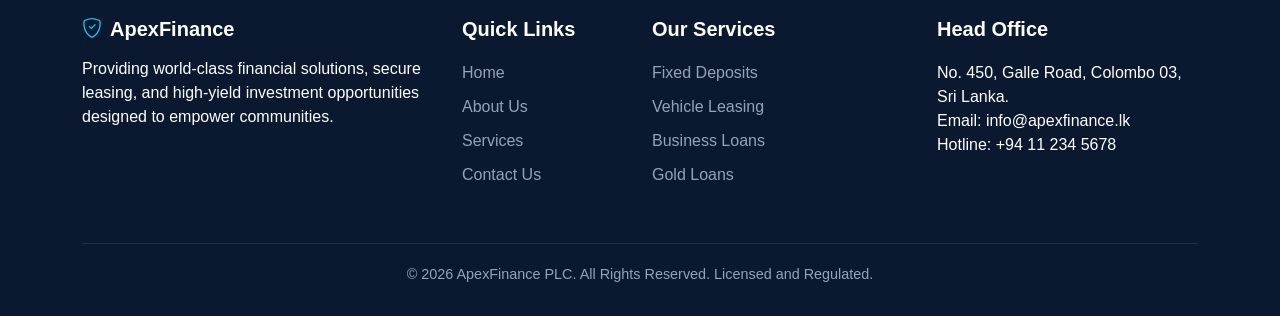
==== commit b4115ef7: "updated logo" ====
--- a/about.html
+++ b/about.html
@@ -18,10 +18,23 @@
     <!-- Navbar -->
        <nav class="navbar navbar-expand-lg navbar-dark fixed-top">
         <div class="container">
-            <a class="navbar-brand" href="index.html"><i class="bi bi-shield-check text-info me-2"></i>Right Path<span>Capital</span></a>
+       <!--logo -->       
+ <a class="navbar-brand d-flex align-items-center text-decoration-none" href="index.html">
+    <!-- Logo Image -->
+    <img src="assets/images/logo.png" alt="Right Parth Logo" class="me-2" style="width: 75px; height: 75px; object-fit: contain;">
+    
+    <!-- Brand Text with Dark Navy Theme Color -->
+    <span class="fw-bold" style="color: var(--dark-navy, #0a192f);">Right Parth</span>
+</a>
+
+
             <button class="navbar-toggler" type="button" data-bs-toggle="collapse" data-bs-target="#navbarNav">
                 <span class="navbar-toggler-icon"></span>
             </button>
+
+
+
+            
             <div class="collapse navbar-collapse justify-content-end" id="navbarNav">
                 <ul class="navbar-nav align-items-center">
           <ul class="navbar-nav align-items-center">
--- a/assets/css/style.css
+++ b/assets/css/style.css
@@ -229,3 +229,96 @@
 .footer-text {
     color: #ffffff;
 }
+
+/* Hero Section Base */
+.hero-section {
+    background: linear-gradient(135deg, #0d1b2a 0%, #1b263b 100%);
+    min-height: 85vh;
+    display: flex;
+    align-items: center;
+}
+
+.hero-overlay {
+    background: radial-gradient(circle at top right, rgba(41, 128, 185, 0.15), transparent 50%);
+    z-index: 1;
+}
+
+.z-index-2 {
+    z-index: 2;
+}
+
+/* Modern Media Grid Layout for Right Side */
+.hero-media-grid {
+    position: relative;
+    height: 420px;
+    width: 100%;
+}
+
+.media-card {
+    position: absolute;
+    border-radius: 16px;
+    overflow: hidden;
+    border: 3px solid rgba(255, 255, 255, 0.1);
+    transition: transform 0.3s ease;
+}
+
+.media-card:hover {
+    transform: scale(1.03);
+}
+
+/* Positioning and sizing each card for a modern overlapping/grid look */
+.media-card-1 {
+    width: 60%;
+    height: 260px;
+    top: 0;
+    left: 0;
+    z-index: 2;
+}
+
+.media-card-2 {
+    width: 55%;
+    height: 240px;
+    bottom: 0;
+    right: 0;
+    z-index: 3;
+}
+
+.media-card-3 {
+    width: 40%;
+    height: 180px;
+    top: 30px;
+    right: 15px;
+    z-index: 1;
+    opacity: 0.85;
+}
+
+/* Responsive adjustments for mobile screens */
+@media (max-width: 991.98px) {
+    .hero-media-grid {
+        height: 320px;
+        margin-top: 2rem;
+    }
+}
+/* Hero Section Styles for Background Video */
+.hero-section {
+    position: relative;
+    background-color: #0b131f;
+    min-height: 85vh;
+}
+
+/* Ensure video covers the full banner perfectly */
+.hero-section video {
+    width: 100%;
+    height: 100%;
+    object-fit: cover;
+}
+
+/* Balanced overlay so video colors stay vibrant and clear */
+.hero-overlay {
+    background: linear-gradient(135deg, rgba(11, 19, 31, 0.6) 0%, rgba(26, 37, 55, 0.4) 100%);
+    z-index: 1;
+}
+
+.z-index-2 {
+    z-index: 2;
+}
